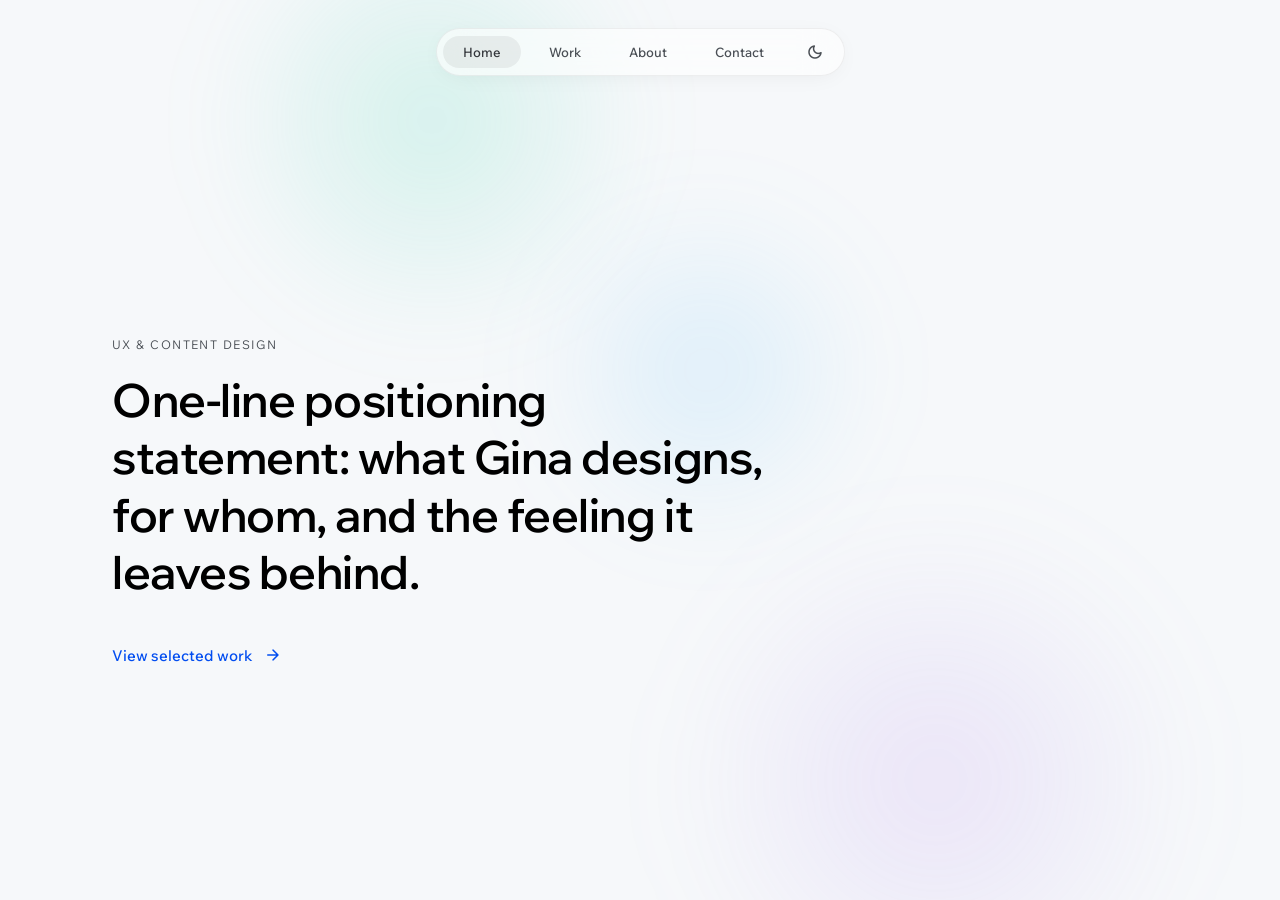
==== index.html @ 2220a303 "Update index.html" ====
<!DOCTYPE html>
<html lang="en">
<head>
<meta charset="utf-8">
<meta name="viewport" content="width=device-width, initial-scale=1">
<title>Gina — UX &amp; Content Design</title><!-- Fallback only; the live tab title comes from CONTENT.siteTitle in the script below. -->
<link rel="stylesheet" href="design-system/design-system.css">
<style>
  /* App-specific translucent helpers (not part of the core token set) */
  :root {
    --pill-bg: rgba(255,255,255,0.6);
    --pill-border: rgba(0,0,0,0.06);
    --pill-shadow: 0 4px 24px -8px rgba(0,0,0,0.08);
    --pill-active-bg: rgba(0,0,0,0.06);
    --glass-bg: rgba(255,255,255,0.6);
    --glass-border: rgba(0,0,0,0.06);
    --glow: rgba(35,146,122,0.2);
    --glow-strong: rgba(2,77,240,0.45);
    --glow-border: rgba(35,146,122,0.3);
    --aurora-mint: rgba(87,217,186,0.22);
    --aurora-lav: rgba(169,123,239,0.16);
    --aurora-azure: rgba(70,184,255,0.15);
  }
  [data-theme="dark"] {
    --pill-bg: rgba(255,255,255,0.06);
    --pill-border: rgba(255,255,255,0.1);
    --pill-shadow: none;
    --pill-active-bg: rgba(255,255,255,0.12);
    --glass-bg: rgba(255,255,255,0.05);
    --glass-border: rgba(255,255,255,0.1);
    --glow: rgba(127,245,218,0.15);
    --glow-strong: rgba(139,173,248,0.55);
    --glow-border: rgba(127,245,218,0.3);
    --aurora-mint: rgba(127,245,218,0.22);
    --aurora-lav: rgba(192,156,255,0.18);
    --aurora-azure: rgba(70,184,255,0.16);
  }

  /* Sunrise/sunset theme change: a staggered cross-fade.
     The background (and borders/shadows) fade FIRST; the text color follows with a
     delay, so instead of both washing through mid-gray at once, the text melts into
     the darkening/lightening background and then re-emerges in its new color.
     Applied ONLY while toggling (the .theming class is added on click and removed
     after the fade), so hover interactions stay snappy the rest of the time. */
  html.theming, html.theming *, html.theming *::before, html.theming *::after {
    transition: background-color 1000ms cubic-bezier(0.45,0.05,0.55,0.95) 0ms,
                background 1000ms cubic-bezier(0.45,0.05,0.55,0.95) 0ms,
                border-color 1000ms cubic-bezier(0.45,0.05,0.55,0.95) 0ms,
                box-shadow 1000ms cubic-bezier(0.45,0.05,0.55,0.95) 0ms,
                color 1000ms cubic-bezier(0.45,0.05,0.55,0.95) 1050ms,
                fill 1000ms cubic-bezier(0.45,0.05,0.55,0.95) 1050ms !important;
  }

  * { box-sizing: border-box; }
  body { margin: 0; font-family: var(--font-family, system-ui); }
  a { color: var(--primary-main); text-decoration: none; }
  a:hover { color: var(--primary-hover); }
  input::placeholder, textarea::placeholder { color: #6A7079; opacity: 1; }
  [data-theme="dark"] input::placeholder, [data-theme="dark"] textarea::placeholder { color: #9CA2A9; }

  .shell { min-height: 100vh; background: var(--background-default); display: flex; flex-direction: column; transition: background 0.4s ease; position: relative; overflow: hidden; }
  .aurora { position: absolute; inset: 0; pointer-events: none; }
  .blob { position: absolute; }

  .nav-wrap { display: flex; justify-content: center; padding: 28px; position: relative; z-index: 2; }
  .nav-pill { display: flex; gap: 8px; align-items: center; background: var(--pill-bg); border: 1px solid var(--pill-border); border-radius: 999px; padding: 6px; backdrop-filter: blur(20px); -webkit-backdrop-filter: blur(20px); box-shadow: var(--pill-shadow); }
  .nav-item { font: var(--fw-medium) 13px var(--font-family); border-radius: 999px; padding: 8px 20px; cursor: pointer; transition: color 0.4s ease, background 0.4s ease, box-shadow 0.6s ease; user-select: none; }
  .nav-item:hover { color: var(--text-primary) !important; box-shadow: 0 0 18px -2px var(--glow); }
  .theme-btn { font-size: 18px; line-height: 1; display: flex; align-items: center; color: var(--text-secondary); border-radius: 999px; padding: 8px 14px; cursor: pointer; transition: color 0.4s ease, box-shadow 0.6s ease; }
  .theme-btn:hover { color: var(--text-primary); box-shadow: 0 0 18px -2px var(--glow); }

  .view { flex: 1; max-width: 1200px; width: 100%; margin: 0 auto; box-sizing: border-box; position: relative; z-index: 1; }
  .view-pad { padding: 32px 56px 80px; }

  .home-view { display: flex; flex-direction: column; justify-content: center; padding: 64px 72px; }
  .eyebrow { font: var(--fw-regular) 12px var(--font-family); color: var(--text-secondary); letter-spacing: 0.12em; text-transform: uppercase; margin-bottom: 20px; }
  .home-headline { font: var(--fw-semibold) 46px/1.25 var(--font-family-headings); color: var(--text-display); letter-spacing: -0.01em; text-wrap: pretty; }
  .home-cta { margin-top: 44px; display: inline-flex; gap: 12px; align-items: center; color: var(--primary-main); cursor: pointer; transition: text-shadow 0.6s ease, gap 0.6s cubic-bezier(0.22,1,0.36,1); }
  .home-cta:hover { gap: 16px; text-shadow: 0 0 16px var(--glow-strong); }

  .section-title { font: var(--fw-semibold) 32px var(--font-family-headings); color: var(--text-display); letter-spacing: -0.005em; }
  .lede { font: 400 15px/1.5 var(--font-family); color: var(--text-secondary); max-width: 560px; text-wrap: pretty; }

  .work-grid { display: grid; grid-template-columns: 1fr 1fr; gap: 32px; }
  .work-card { background: var(--glass-bg); border-radius: var(--radius-12); padding: 24px; cursor: pointer; border: 1px solid var(--glass-border); backdrop-filter: blur(20px); -webkit-backdrop-filter: blur(20px); transition: box-shadow 0.6s ease, border-color 0.6s ease; }
  .work-card:hover { box-shadow: 0 0 0 1px var(--glow-border), 0 8px 40px -8px var(--glow); border-color: var(--glow-border); }
  .work-cover { height: 220px; border-radius: var(--radius-8); background: var(--background-default); border: 1px dashed var(--outline-strong); display: flex; align-items: center; justify-content: center; text-align: center; padding: 16px; font: 400 12px/1.5 var(--font-family); color: var(--text-secondary); }
  .work-title { margin-top: 16px; font: var(--fw-semibold) 18px var(--font-family-headings); color: var(--text-display); }
  .work-line { margin-top: 4px; font: 400 13px/1.5 var(--font-family); color: var(--text-secondary); }

  .case-back { display: inline-flex; gap: 8px; align-items: center; color: var(--text-secondary); cursor: pointer; margin: 8px 0 32px; transition: color 0.4s ease, text-shadow 0.6s ease; }
  .case-back:hover { color: var(--text-primary); text-shadow: 0 0 14px var(--glow); }
  .case-title { font: var(--fw-semibold) 40px/1.2 var(--font-family-headings); color: var(--text-display); letter-spacing: -0.005em; text-wrap: pretty; }
  .case-sub { margin-top: 16px; font: 400 16px/1.6 var(--font-family); color: var(--text-secondary); text-wrap: pretty; }
  .case-hero { margin-top: 40px; height: 420px; border-radius: var(--radius-12); background: var(--surface-default); border: 1px dashed var(--outline-strong); display: flex; align-items: center; justify-content: center; text-align: center; padding: 16px; font: 400 13px/1.5 var(--font-family); color: var(--text-secondary); }
  .case-facts { margin-top: 48px; display: grid; grid-template-columns: repeat(4,1fr); gap: 32px; padding: 32px 0; border-top: 1px solid var(--divider-default); border-bottom: 1px solid var(--divider-default); }
  .fact-label { font: 400 11px var(--font-family); color: var(--text-secondary); letter-spacing: 0.07em; text-transform: uppercase; margin-bottom: 8px; }
  .fact-value { font: 400 14px/1.5 var(--font-family); color: var(--text-primary); }
  .case-body { display: flex; flex-direction: column; gap: 64px; margin-top: 64px; max-width: 680px; }
  .case-h { font: var(--fw-semibold) 24px var(--font-family-headings); color: var(--text-display); margin-bottom: 16px; }
  .case-p { font: 400 15px/1.7 var(--font-family); color: var(--text-primary); }
  .media { border-radius: var(--radius-8); background: var(--surface-default); border: 1px dashed var(--outline-strong); display: flex; align-items: center; justify-content: center; text-align: center; padding: 16px; font: 400 12px/1.5 var(--font-family); color: var(--text-secondary); }

  .about-grid { display: grid; grid-template-columns: 320px 1fr; gap: 64px; margin-top: 24px; }
  .portrait { width: 100%; aspect-ratio: 4/5; border-radius: var(--radius-12); background: var(--surface-default); border: 1px dashed var(--outline-strong); display: flex; align-items: center; justify-content: center; text-align: center; padding: 16px; font: 400 12px/1.5 var(--font-family); color: var(--text-secondary); }
  .caption { font: 400 12px/1.5 var(--font-family); color: var(--text-disabled); }
  .chip { font: var(--fw-medium) 12px var(--font-family); color: var(--neutral-on-container); background: var(--neutral-container); padding: 5px 12px; border-radius: var(--radius-full); }

  .field { display: flex; flex-direction: column; gap: 8px; }
  .field label { font: var(--fw-medium) 13px var(--font-family); color: var(--text-primary); }
  .field input, .field textarea { font: 400 15px var(--font-family); color: var(--text-primary); background: var(--surface-default); border: 1px solid var(--outline-default); border-radius: var(--radius-8); padding: 12px 16px; outline: none; box-shadow: var(--inset-shadow-field); }
  .field textarea { font: 400 15px/1.5 var(--font-family); resize: vertical; }
  .field input:focus, .field textarea:focus { border-color: var(--primary-main); }
  .send-btn { font: var(--fw-medium) var(--type-button-md-font-size) var(--font-family); letter-spacing: 0.025em; color: var(--primary-contrast-text); background: var(--primary-main); border: none; border-radius: var(--radius-full); padding: 12px 28px; cursor: pointer; transition: box-shadow 0.6s ease; }
  .send-btn:hover { box-shadow: 0 0 32px -4px var(--glow-strong); }
  .contact-actions { display: flex; flex-wrap: wrap; gap: 16px; align-items: center; }
  .linkedin-btn { display: inline-flex; align-items: center; gap: 8px; font: var(--fw-medium) var(--type-button-md-font-size) var(--font-family); letter-spacing: 0.025em; color: var(--text-primary); background: var(--glass-bg); border: 1px solid var(--glass-border); border-radius: var(--radius-full); padding: 11px 24px; cursor: pointer; backdrop-filter: blur(20px); -webkit-backdrop-filter: blur(20px); transition: box-shadow 0.6s ease, border-color 0.6s ease; }
  .linkedin-btn:hover { color: var(--text-primary); box-shadow: 0 0 24px -6px var(--glow); border-color: var(--glow-border); }
  .linkedin-btn svg { display: block; }

  @media (max-width: 720px) {
    .home-view { padding: 48px 28px; }
    .view-pad { padding: 24px 28px 64px; }
    .home-headline { font-size: 34px; }
    .case-title { font-size: 30px; }
    .work-grid { grid-template-columns: 1fr; }
    .case-facts { grid-template-columns: 1fr 1fr; gap: 24px; }
    .about-grid { grid-template-columns: 1fr; gap: 32px; }
  }
</style>
</head>
<body>
<div id="app"></div>

<script>
(function () {
  "use strict";

  // ═══════════════════════════════════════════════════════════════════════
  //  ✏️  YOUR WEBSITE CONTENT — this is the only block you edit to change words
  // ───────────────────────────────────────────────────────────────────────
  //  • Change the text inside the "quotes".
  //  • Keep the quotes, colons, and commas exactly where they are.
  //  • To add/remove a project, skill, fact, or case-study section: copy an
  //    existing entry (with its trailing comma) and edit it, or delete one.
  //  • You don't need to escape & < > or quotes in the text — that's automatic.
  //  Everything BELOW the "END OF CONTENT" banner is layout/logic — leave it.
  // ═══════════════════════════════════════════════════════════════════════
  var CONTENT = {

    // Text shown in the browser tab
    siteTitle: "Gina — UX & Content Design",

    // ── Top navigation ─────────────────────────────────────────────
    // "label" is what visitors see. Leave "id" alone — it wires to the pages.
    nav: [
      { id: "home",    label: "Home" },
      { id: "work",    label: "Work" },
      { id: "about",   label: "About" },
      { id: "contact", label: "Contact" }
    ],

    // ── HOME page ──────────────────────────────────────────────────
    home: {
      eyebrow:  "UX & Content Design",
      headline: "One-line positioning statement: what Gina designs, for whom, and the feeling it leaves behind.",
      ctaLabel: "View selected work"
    },

    // ── WORK page (the project gallery) ────────────────────────────
    work: {
      title: "Selected work",
      intro: "One-sentence framing for the gallery: what kinds of problems these four case studies cover.",
      // One entry per card. Add or delete an entry to change the number of cards.
      projects: [
        { title: "Project one — title",   meta: "Role · one-line description of the problem", cover: "Cover image — one key screen or artifact" },
        { title: "Project two — title",   meta: "Role · one-line description of the problem", cover: "Cover image — one key screen or artifact" },
        { title: "Project three — title", meta: "Role · one-line description of the problem", cover: "Cover image — one key screen or artifact" },
        { title: "Project four — title",  meta: "Role · one-line description of the problem", cover: "Cover image — one key screen or artifact" }
      ]
    },

    // ── CASE STUDY page (opens when a project card is clicked) ──────
    // One template serves every project. The heading is the clicked project's
    // "title" (above) with "titleSuffix" appended.
    caseStudy: {
      titleSuffix: " — full case study title, framed as the challenge",
      subtitle:    'Subtitle: one sentence stating the outcome of the project — the "so what" up front.',
      backLabel:   "All work",
      hero:        "Hero image — the final product in context, full width",
      // The four facts in the row under the hero image.
      facts: [
        { label: "Role",     value: "Your role on the project" },
        { label: "Timeline", value: "Duration and year" },
        { label: "Team",     value: "Who you worked with" },
        { label: "Platform", value: "Web, mobile, etc." }
      ],
      // Body sections, in order. "media" holds the caption(s) for grey image
      // placeholders: [] = none, one caption = one wide box, two = a side-by-side pair.
      sections: [
        { heading: "The problem",
          body: "Paragraph describing the user and business problem — evidence it was worth solving, who was affected, what was at stake.",
          media: [] },
        { heading: "Approach",
          body: "Paragraph on process: research done, constraints, how UX and content design worked together, key decisions and trade-offs.",
          media: ["Process artifact — sketches, journey map, or content model", "Iteration — before/after or wireframe-to-final"] },
        { heading: "The solution",
          body: "Paragraph walking through what shipped — the key screens or flows, and the content decisions that made them work.",
          media: ["Solution imagery — final screens, annotated if helpful"] },
        { heading: "Outcome",
          body: "Paragraph on results: metrics moved, qualitative feedback, what was learned, what came next.",
          media: [] }
      ]
    },

    // ── ABOUT page ─────────────────────────────────────────────────
    about: {
      title:           "About",
      portrait:        "Portrait photo — natural light, unposed",
      portraitCaption: "Portrait photo coming soon – until then, let me introduce you to badass 80s design icon Susan Kare.",
      // Each string is one paragraph.
      paragraphs: [
        "I help teams bring order into chaos. By asking the right questions, providing data and design direction, I make sure we build products that work.",
        "In my current role, I collaborate with 7 product designers to support 10+ product teams as a Senior Content Designer. My job is to build bridges – between the business and its users, different teams, hierarchy levels, disciplines, products and features.",
        "My design philosophy is to create non-distracting digital experiences that just flow. I’m passionate about building technology with care, enabling its users to live better, simpler lives offline."
      ],
      skillsHeading: "Practice",
      skills: ["UX research", "Content governance", "Information architecture", "UX writing", "Systems thinking", "Stakeholder management", "Growth design"],
      toolsHeading: "Tools",
      tools: ["Figma", "Claude", "GitHub", "Jira", "Kameleoon", "Google Analytics", "Clarity"]
    },

    // ── CONTACT page ───────────────────────────────────────────────
    contact: {
      title:        "Contact",
      intro:        "One warm sentence inviting a conversation — projects, collaborations, or just to say hello.",
      ctaLabel:     "Email me",
      linkedinLabel:"Message me on",   // followed by the inline LinkedIn logo
      linkedinUrl:  "https://www.linkedin.com/in/gina-kliche-4a885896/"
    }
  };
  // ═══════════════════════════════════════════════════════════════════════
  //  ⛔  END OF CONTENT — everything below is layout & logic. No edits needed.
  // ═══════════════════════════════════════════════════════════════════════

  // ── State ─────────────────────────────────────────────────────────────
  var state = { page: "home", theme: "light", caseIdx: 0 };

  // Contact address, assembled at runtime so it isn't in the raw HTML for scrapers.
  var MAIL_USER = ["gini", "kay", "studio"].join("");
  var MAIL_DOMAIN = ["gmail", "com"].join(".");
  function contactAddress() { return MAIL_USER + String.fromCharCode(64) + MAIL_DOMAIN; }

  // Inline LinkedIn brand mark (replaces the word "LinkedIn" in the button).
  var LINKEDIN_LOGO =
    '<svg width="20" height="20" viewBox="0 0 24 24" aria-hidden="true" focusable="false">' +
      '<rect width="24" height="24" rx="4" fill="#0A66C2"></rect>' +
      '<path fill="#fff" d="M4.34 8.9h2.62V19H4.34V8.9zM5.65 4.2a1.52 1.52 0 110 3.04 1.52 1.52 0 010-3.04zM9.06 8.9h2.51v1.38h.04c.35-.66 1.2-1.36 2.48-1.36 2.65 0 3.14 1.74 3.14 4.01V19h-2.62v-4.98c0-1.19-.02-2.72-1.66-2.72-1.66 0-1.91 1.3-1.91 2.64V19H9.06V8.9z"></path>' +
    '</svg>';

  // ── Aurora blob geometry, per page (ported from blobsFor) ──────────────
  function blobsFor(page) {
    var mint = "var(--aurora-mint)";
    var lav = "var(--aurora-lav)";
    var azure = "var(--aurora-azure)";
    var d = { top: "auto", left: "auto", right: "auto", bottom: "auto" };
    function mk(o) { return Object.assign({}, d, o); }
    var configs = {
      home: [
        mk({ top: "-120px", left: "15%", w: "480px", h: "480px", r: "50%", color: mint, blur: "40px", anim: "auroraA 18s ease-in-out infinite" }),
        mk({ bottom: "-160px", right: "5%", w: "560px", h: "560px", r: "50%", color: lav, blur: "50px", anim: "auroraB 24s ease-in-out infinite" }),
        mk({ top: "20%", right: "30%", w: "380px", h: "380px", r: "50%", color: azure, blur: "45px", anim: "auroraA 30s ease-in-out infinite reverse" })
      ],
      work: [
        mk({ bottom: "-220px", left: "-10%", w: "900px", h: "420px", r: "50%", color: mint, blur: "60px", anim: "auroraB 26s ease-in-out infinite" }),
        mk({ top: "8%", right: "-140px", w: "360px", h: "540px", r: "48% 52% 55% 45%", color: lav, blur: "50px", anim: "auroraA 22s ease-in-out infinite reverse" })
      ],
      about: [
        mk({ top: "-100px", left: "-160px", w: "420px", h: "680px", r: "50%", color: azure, blur: "55px", anim: "auroraA 28s ease-in-out infinite" }),
        mk({ bottom: "-140px", left: "45%", w: "540px", h: "380px", r: "60% 40% 55% 45%", color: mint, blur: "55px", anim: "auroraB 32s ease-in-out infinite reverse" })
      ],
      contact: [
        mk({ top: "-240px", left: "32%", w: "640px", h: "640px", r: "45% 55% 50% 50%", color: lav, blur: "60px", anim: "auroraB 30s ease-in-out infinite" }),
        mk({ bottom: "-100px", left: "-90px", w: "300px", h: "300px", r: "50%", color: mint, blur: "45px", anim: "auroraA 20s ease-in-out infinite reverse" })
      ],
      case: [
        mk({ top: "-180px", right: "-150px", w: "520px", h: "520px", r: "55% 45% 50% 50%", color: azure, blur: "55px", anim: "auroraA 26s ease-in-out infinite reverse" }),
        mk({ top: "55%", left: "-180px", w: "380px", h: "380px", r: "50%", color: lav, blur: "50px", anim: "auroraB 32s ease-in-out infinite" })
      ]
    };
    return configs[page] || configs.home;
  }

  // ── Helpers ────────────────────────────────────────────────────────────
  function esc(s) {
    return String(s).replace(/[&<>"']/g, function (c) {
      return { "&": "&amp;", "<": "&lt;", ">": "&gt;", '"': "&quot;", "'": "&#39;" }[c];
    });
  }

  function auroraHTML(page) {
    return blobsFor(page).map(function (b) {
      return '<div class="blob" style="top:' + b.top + ';left:' + b.left + ';right:' + b.right +
        ';bottom:' + b.bottom + ';width:' + b.w + ';height:' + b.h + ';border-radius:' + b.r +
        ';background:radial-gradient(ellipse at center,' + b.color + ',transparent 65%)' +
        ';filter:blur(' + b.blur + ')"></div>';
    }).join("");
  }

  function navHTML() {
    var items = CONTENT.nav.map(function (p) {
      var active = state.page === p.id || (p.id === "work" && state.page === "case");
      var color = active ? "var(--text-primary)" : "var(--text-secondary)";
      var bg = active ? "var(--pill-active-bg)" : "transparent";
      return '<span class="nav-item" data-go="' + p.id + '" style="color:' + color + ';background:' + bg + '">' + esc(p.label) + '</span>';
    }).join("");
    var icon = state.theme === "light" ? "dark_mode" : "light_mode";
    return '<div class="nav-wrap"><div class="nav-pill">' + items +
      '<span class="ds-icon theme-btn" data-toggle-theme="1">' + icon + '</span></div></div>';
  }

  // ── Views ────────────────────────────────────────────────────────────
  function homeHTML() {
    var c = CONTENT.home;
    return '<div class="view home-view"><div style="max-width:680px">' +
      '<div class="eyebrow">' + esc(c.eyebrow) + '</div>' +
      '<div class="home-headline">' + esc(c.headline) + '</div>' +
      '<div class="home-cta" data-go="work">' +
        '<span style="font:var(--fw-medium) 15px var(--font-family)">' + esc(c.ctaLabel) + '</span>' +
        '<span class="ds-icon" style="font-size:18px">arrow_forward</span>' +
      '</div>' +
      '</div></div>';
  }

  function workHTML() {
    var w = CONTENT.work;
    var cards = w.projects.map(function (p, i) {
      return '<div class="work-card" data-open="' + i + '">' +
        '<div class="work-cover">' + esc(p.cover) + '</div>' +
        '<div class="work-title">' + esc(p.title) + '</div>' +
        '<div class="work-line">' + esc(p.meta) + '</div>' +
      '</div>';
    }).join("");
    return '<div class="view view-pad">' +
      '<div class="section-title" style="margin:24px 0 8px">' + esc(w.title) + '</div>' +
      '<div class="lede" style="margin-bottom:48px">' + esc(w.intro) + '</div>' +
      '<div class="work-grid">' + cards + '</div>' +
    '</div>';
  }

  function caseHTML() {
    var cs = CONTENT.caseStudy;
    var proj = CONTENT.work.projects[state.caseIdx] || CONTENT.work.projects[0];
    var facts = cs.facts.map(function (f) {
      return '<div><div class="fact-label">' + esc(f.label) + '</div><div class="fact-value">' + esc(f.value) + '</div></div>';
    }).join("");
    var sections = cs.sections.map(function (s) {
      var media = "";
      var m = s.media || [];
      if (m.length === 1) {
        media = '<div class="media" style="margin-top:24px;height:360px">' + esc(m[0]) + '</div>';
      } else if (m.length >= 2) {
        media = '<div style="margin-top:24px;display:grid;grid-template-columns:1fr 1fr;gap:16px">' +
          m.map(function (cap) { return '<div class="media" style="height:220px">' + esc(cap) + '</div>'; }).join("") +
        '</div>';
      }
      return '<div><div class="case-h">' + esc(s.heading) + '</div><div class="case-p">' + esc(s.body) + '</div>' + media + '</div>';
    }).join("");
    var title = esc(proj.title) + esc(cs.titleSuffix);
    return '<div class="view view-pad">' +
      '<div class="case-back" data-go="work">' +
        '<span class="ds-icon" style="font-size:16px">arrow_back</span>' +
        '<span style="font:var(--fw-medium) 13px var(--font-family)">' + esc(cs.backLabel) + '</span>' +
      '</div>' +
      '<div style="max-width:680px">' +
        '<div class="case-title">' + title + '</div>' +
        '<div class="case-sub">' + esc(cs.subtitle) + '</div>' +
      '</div>' +
      '<div class="case-hero">' + esc(cs.hero) + '</div>' +
      '<div class="case-facts">' + facts + '</div>' +
      '<div class="case-body">' + sections + '</div>' +
    '</div>';
  }

  function aboutHTML() {
    var a = CONTENT.about;
    var paras = a.paragraphs.map(function (p) { return '<div>' + esc(p) + '</div>'; }).join("");
    var chips = a.skills.map(function (s) { return '<span class="chip">' + esc(s) + '</span>'; }).join("");
    var toolChips = a.tools.map(function (s) { return '<span class="chip">' + esc(s) + '</span>'; }).join("");
    return '<div class="view view-pad"><div class="about-grid">' +
      '<div style="display:flex;flex-direction:column;gap:20px">' +
        '<div class="portrait">' + esc(a.portrait) + '</div>' +
        '<div class="caption">' + esc(a.portraitCaption) + '</div>' +
      '</div>' +
      '<div style="max-width:560px">' +
        '<div class="section-title" style="margin-bottom:24px">' + esc(a.title) + '</div>' +
        '<div style="display:flex;flex-direction:column;gap:20px;font:400 15px/1.7 var(--font-family);color:var(--text-primary)">' +
          paras +
        '</div>' +
        '<div style="margin-top:40px;border-top:1px solid var(--divider-default);padding-top:24px">' +
          '<div style="font:400 12px var(--font-family);color:var(--text-secondary);letter-spacing:0.07em;text-transform:uppercase;margin-bottom:16px">' + esc(a.skillsHeading) + '</div>' +
          '<div style="display:flex;flex-wrap:wrap;gap:14px 8px">' + chips + '</div>' +
        '</div>' +
        '<div style="margin-top:40px;border-top:1px solid var(--divider-default);padding-top:24px">' +
          '<div style="font:400 12px var(--font-family);color:var(--text-secondary);letter-spacing:0.07em;text-transform:uppercase;margin-bottom:16px">' + esc(a.toolsHeading) + '</div>' +
          '<div style="display:flex;flex-wrap:wrap;gap:14px 8px">' + toolChips + '</div>' +
        '</div>' +
      '</div>' +
    '</div></div>';
  }

  function contactHTML() {
    var c = CONTENT.contact;
    var body = '<div class="contact-actions">' +
      '<button class="send-btn" data-email="1">' + esc(c.ctaLabel) + '</button>' +
      '<a class="linkedin-btn" href="' + esc(c.linkedinUrl) + '" target="_blank" rel="noopener noreferrer" aria-label="' + esc(c.linkedinLabel) + ' LinkedIn">' +
        esc(c.linkedinLabel) + ' ' + LINKEDIN_LOGO +
      '</a>' +
    '</div>';
    return '<div class="view view-pad"><div style="max-width:520px;margin-top:24px">' +
      '<div class="section-title" style="margin-bottom:8px">' + esc(c.title) + '</div>' +
      '<div style="font:400 15px/1.5 var(--font-family);color:var(--text-secondary);margin-bottom:40px;text-wrap:pretty">' + esc(c.intro) + '</div>' +
      body +
    '</div></div>';
  }

  function currentViewHTML() {
    switch (state.page) {
      case "work": return workHTML();
      case "case": return caseHTML();
      case "about": return aboutHTML();
      case "contact": return contactHTML();
      default: return homeHTML();
    }
  }

  // ── Render ──────────────────────────────────────────────────────────
  function render() {
    var auroraOpacity = state.page === "home" ? 1 : 0.45;
    var app = document.getElementById("app");
    app.innerHTML =
      '<div class="shell">' +
        '<div class="aurora" style="opacity:' + auroraOpacity + '">' + auroraHTML(state.page) + '</div>' +
        navHTML() +
        currentViewHTML() +
      '</div>';
    wire();
  }

  // ── Event wiring (delegated per render) ──────────────────────────────
  function wire() {
    var app = document.getElementById("app");

    app.querySelectorAll("[data-go]").forEach(function (el) {
      el.addEventListener("click", function () { go(el.getAttribute("data-go")); });
    });
    app.querySelectorAll("[data-open]").forEach(function (el) {
      el.addEventListener("click", function () {
        state.caseIdx = parseInt(el.getAttribute("data-open"), 10);
        go("case");
      });
    });
    var themeBtn = app.querySelector("[data-toggle-theme]");
    if (themeBtn) themeBtn.addEventListener("click", toggleTheme);

    var emailBtn = app.querySelector("[data-email]");
    if (emailBtn) emailBtn.addEventListener("click", openEmail);
  }

  // Opens the visitor's email app with a fresh message to the contact address.
  function openEmail() {
    window.location.href = "mailto:" + contactAddress() +
      "?subject=" + encodeURIComponent("Portfolio enquiry");
  }

  // ── Hash routing ─────────────────────────────────────────────────────
  // The URL hash is the source of truth for the current page, so links are
  // shareable, refresh keeps you in place, and the browser Back/Forward
  // buttons move between tabs. Home = no hash; a case study = "#case-<n>".
  var ROUTES = { home: 1, work: 1, about: 1, contact: 1 };

  function pageHash(page) {
    if (page === "home") return "";
    if (page === "case") return "#case-" + state.caseIdx;
    return "#" + page;
  }

  // Read the current hash and render the matching page.
  function applyHash() {
    var h = window.location.hash.replace(/^#/, "");
    var m = h.match(/^case-(\d+)$/);
    if (m && parseInt(m[1], 10) < CONTENT.work.projects.length) {
      state.caseIdx = parseInt(m[1], 10);
      state.page = "case";
    } else if (h && ROUTES[h]) {
      state.page = h;
    } else {
      state.page = "home";
    }
    render();
    window.scrollTo(0, 0);
  }

  function go(page) {
    var target = pageHash(page);
    if (window.location.hash === target) {
      applyHash(); // hash unchanged (e.g. re-click current tab) — render directly
    } else {
      window.location.hash = target; // fires "hashchange" -> applyHash
    }
  }

  window.addEventListener("hashchange", applyHash);

  var themeTimer = null;
  function applyTheme(animate) {
    var root = document.documentElement;
    if (animate) {
      root.classList.add("theming");
      if (themeTimer) window.clearTimeout(themeTimer);
      themeTimer = window.setTimeout(function () { root.classList.remove("theming"); }, 2250);
    }
    root.setAttribute("data-theme", state.theme);
    // The nav pill persists across the toggle, so update its icon in place
    // rather than re-rendering (a re-render would restart the DOM and kill the fade).
    var btn = document.querySelector(".theme-btn");
    if (btn) btn.textContent = state.theme === "light" ? "dark_mode" : "light_mode";
  }

  function toggleTheme() {
    state.theme = state.theme === "light" ? "dark" : "light";
    try { localStorage.setItem("gina-theme", state.theme); } catch (e) {}
    applyTheme(true);
  }

  // ── Init ───────────────────────────────────────────────────────────
  document.title = CONTENT.siteTitle;
  var saved = null;
  try { saved = localStorage.getItem("gina-theme"); } catch (e) {}
  state.theme = saved || "light";
  applyTheme(false); // set the theme with no animation on first load
  applyHash();       // render the page named in the URL hash (or home)
})();
</script>
</body>
</html>
---- design-system/design-system.css ----
/* ============================================================================
   AURORA DESIGN SYSTEM — single entrypoint.
   Import this one file to get the whole system:

       <link rel="stylesheet" href="design-system.css">

   Layers cascade in dependency order: fonts → tokens → components.
   Load order matters (primitives before semantic before components).
   ========================================================================== */

/* 1 — Typefaces (external; swap for self-hosted in one place) */
@import url('./tokens/fonts.css');

/* 2 — Tokens: primitives → semantic → foundations */
@import url('./tokens/primitives.css');
@import url('./tokens/semantic.css');
@import url('./tokens/foundations.css');

/* 3 — Components */
@import url('./components/effects.css');
@import url('./components/base.css');
@import url('./components/icon.css');
@import url('./components/button.css');
@import url('./components/card.css');
@import url('./components/field.css');
@import url('./components/chip.css');
@import url('./components/nav.css');
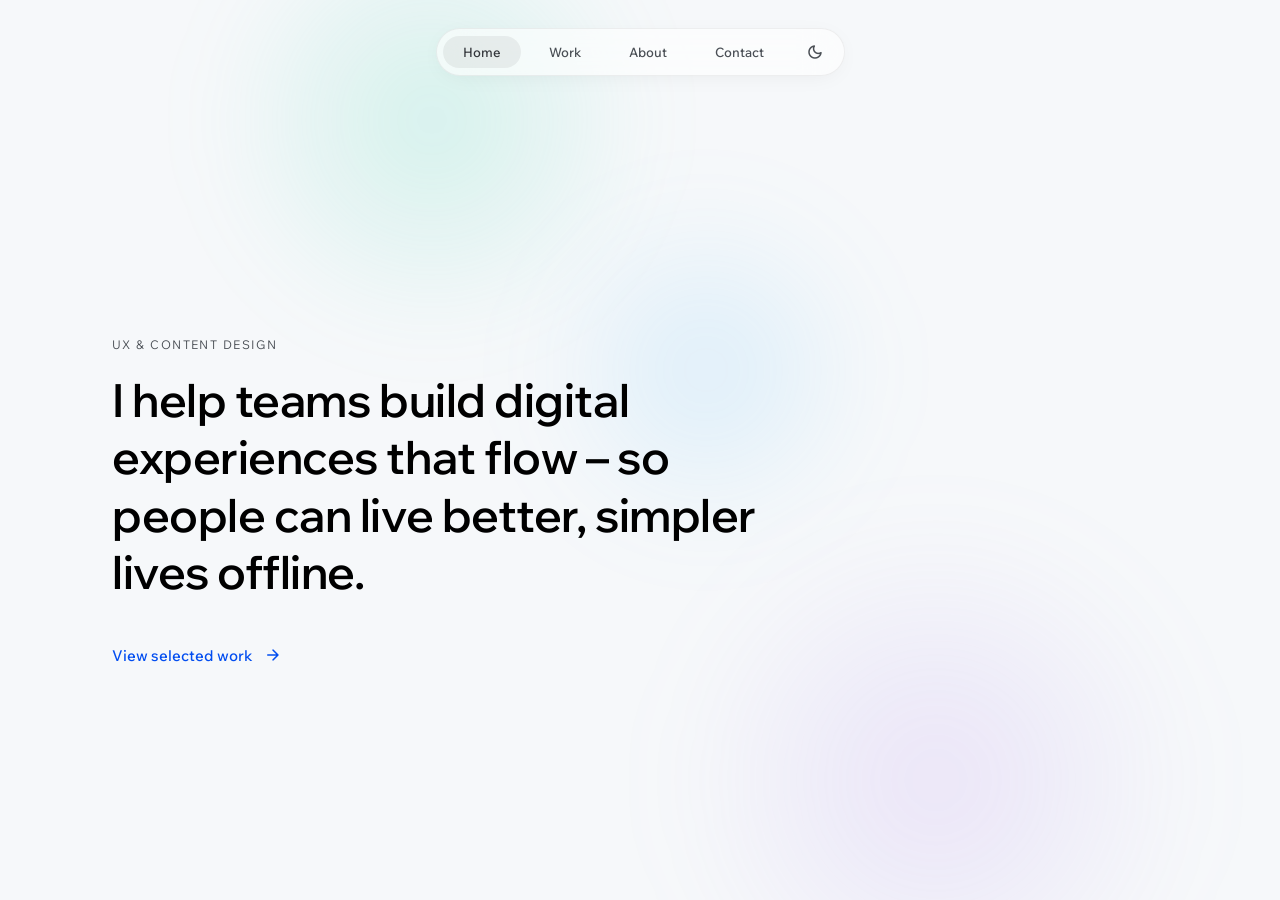
==== commit f0de5e39: "Update index.html" ====
--- a/index.html
+++ b/index.html
@@ -103,6 +103,8 @@
 
   .about-grid { display: grid; grid-template-columns: 320px 1fr; gap: 64px; margin-top: 24px; }
   .portrait { width: 100%; aspect-ratio: 4/5; border-radius: var(--radius-12); background: var(--surface-default); border: 1px dashed var(--outline-strong); display: flex; align-items: center; justify-content: center; text-align: center; padding: 16px; font: 400 12px/1.5 var(--font-family); color: var(--text-secondary); }
+  .portrait.has-img { padding: 0; border: none; overflow: hidden; }
+  .portrait.has-img img { width: 100%; height: 100%; object-fit: cover; object-position: center; display: block; }
   .caption { font: 400 12px/1.5 var(--font-family); color: var(--text-disabled); }
   .chip { font: var(--fw-medium) 12px var(--font-family); color: var(--neutral-on-container); background: var(--neutral-container); padding: 5px 12px; border-radius: var(--radius-full); }
 
@@ -163,7 +165,7 @@
     // ── HOME page ──────────────────────────────────────────────────
     home: {
       eyebrow:  "UX & Content Design",
-      headline: "One-line positioning statement: what Gina designs, for whom, and the feeling it leaves behind.",
+      headline: "I help teams build digital experiences that flow – so people can live better, simpler lives offline.",
       ctaLabel: "View selected work"
     },
 
@@ -217,7 +219,8 @@
     about: {
       title:           "About",
       portrait:        "Portrait photo — natural light, unposed",
-      portraitCaption: "Portrait photo coming soon – until then, let me introduce you to badass 80s design icon Susan Kare.",
+      portraitImage:   "images/about.jpg", // path to the photo; leave "" to show the placeholder box
+      portraitCaption: "Portrait photo coming soon",
       // Each string is one paragraph.
       paragraphs: [
         "I help teams bring order into chaos. By asking the right questions, providing data and design direction, I make sure we build products that work.",
@@ -389,7 +392,9 @@
     var toolChips = a.tools.map(function (s) { return '<span class="chip">' + esc(s) + '</span>'; }).join("");
     return '<div class="view view-pad"><div class="about-grid">' +
       '<div style="display:flex;flex-direction:column;gap:20px">' +
-        '<div class="portrait">' + esc(a.portrait) + '</div>' +
+        (a.portraitImage
+          ? '<div class="portrait has-img"><img src="' + esc(a.portraitImage) + '" alt="' + esc(a.portrait) + '"></div>'
+          : '<div class="portrait">' + esc(a.portrait) + '</div>') +
         '<div class="caption">' + esc(a.portraitCaption) + '</div>' +
       '</div>' +
       '<div style="max-width:560px">' +
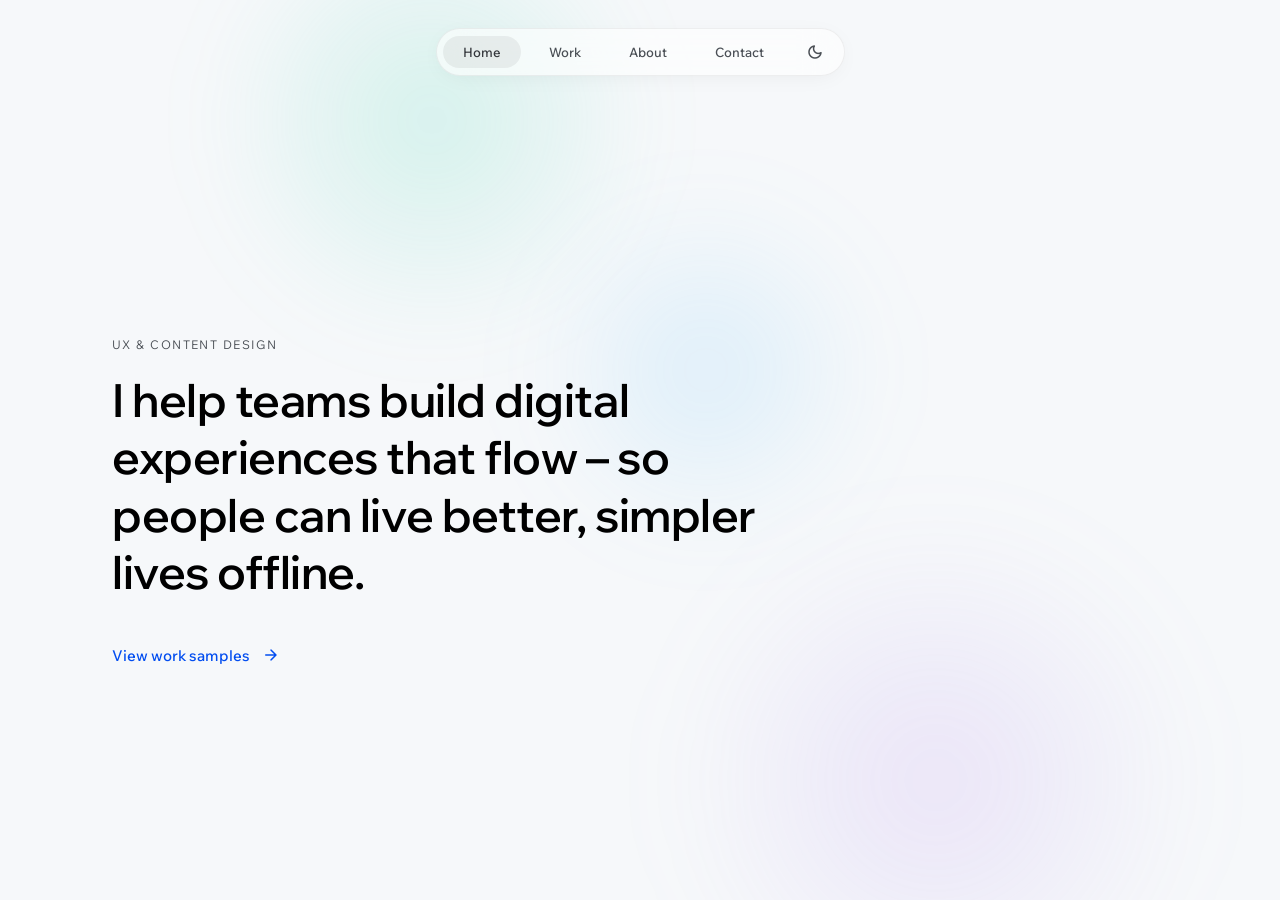
==== commit 4b9e2d75: "Update index.html" ====
--- a/index.html
+++ b/index.html
@@ -166,13 +166,13 @@
     home: {
       eyebrow:  "UX & Content Design",
       headline: "I help teams build digital experiences that flow – so people can live better, simpler lives offline.",
-      ctaLabel: "View selected work"
+      ctaLabel: "View work samples"
     },
 
     // ── WORK page (the project gallery) ────────────────────────────
     work: {
-      title: "Selected work",
-      intro: "One-sentence framing for the gallery: what kinds of problems these four case studies cover.",
+      title: "Work samples",
+      intro: "Check out these case studies to get an idea of my approach to content design projects.",
       // One entry per card. Add or delete an entry to change the number of cards.
       projects: [
         { title: "Project one — title",   meta: "Role · one-line description of the problem", cover: "Cover image — one key screen or artifact" },
@@ -236,7 +236,7 @@
     // ── CONTACT page ───────────────────────────────────────────────
     contact: {
       title:        "Contact",
-      intro:        "One warm sentence inviting a conversation — projects, collaborations, or just to say hello.",
+      intro:        "Want to work with me, have a question or just want to say 'hello'?",
       ctaLabel:     "Email me",
       linkedinLabel:"Message me on",   // followed by the inline LinkedIn logo
       linkedinUrl:  "https://www.linkedin.com/in/gina-kliche-4a885896/"
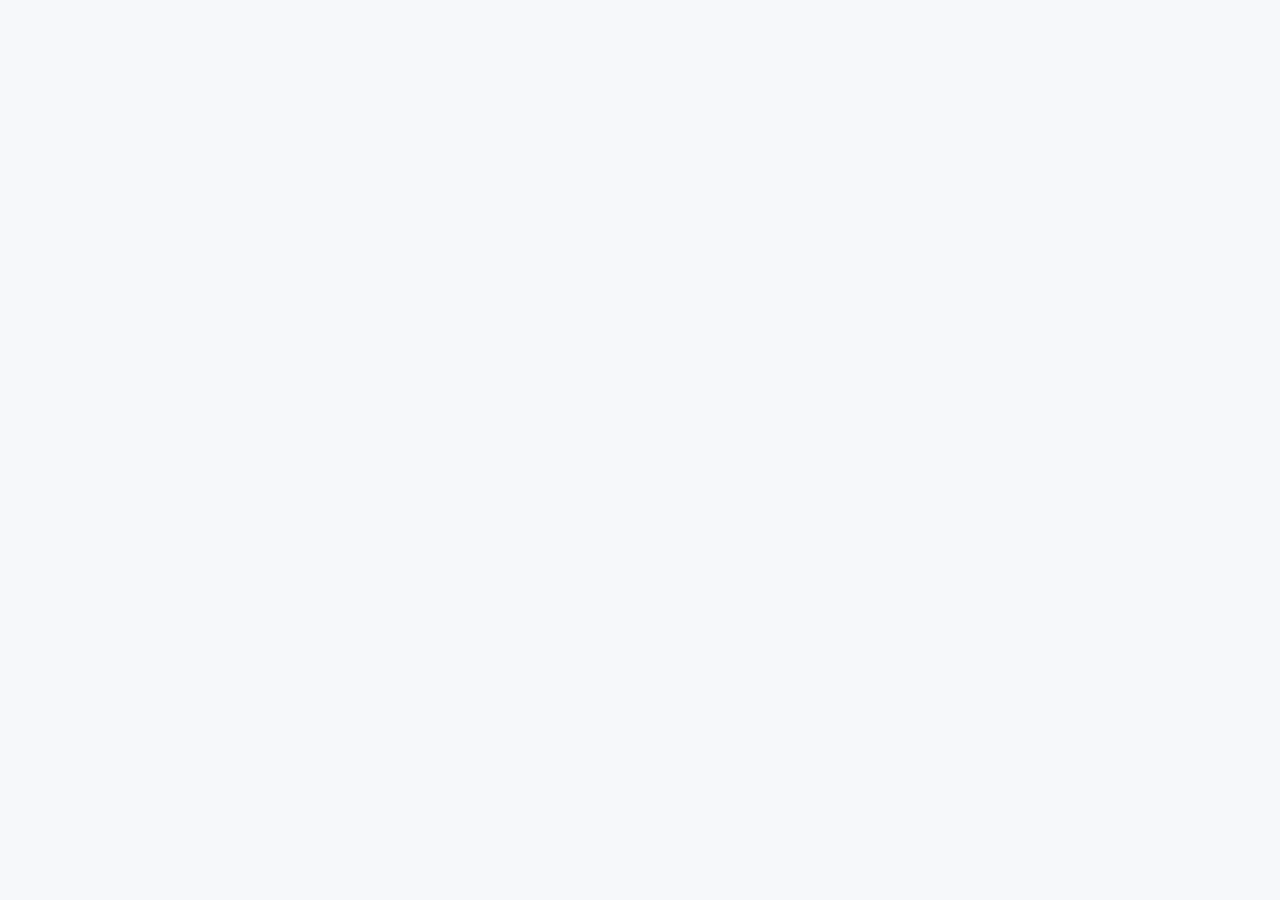
==== commit 892c1440: "Update index.html updated work samples page" ====
--- a/index.html
+++ b/index.html
@@ -175,10 +175,11 @@
       intro: "Check out these case studies to get an idea of my approach to content design projects.",
       // One entry per card. Add or delete an entry to change the number of cards.
       projects: [
-        { title: "Project one — title",   meta: "Role · one-line description of the problem", cover: "Cover image — one key screen or artifact" },
-        { title: "Project two — title",   meta: "Role · one-line description of the problem", cover: "Cover image — one key screen or artifact" },
-        { title: "Project three — title", meta: "Role · one-line description of the problem", cover: "Cover image — one key screen or artifact" },
-        { title: "Project four — title",  meta: "Role · one-line description of the problem", cover: "Cover image — one key screen or artifact" }
+        { title: "Project one — b2c account & app",   meta: "Role · one-line description of the problem", cover: "Cover image — one key screen or artifact" },
+        { title: "Project two — b2b freemium membership",   meta: "Role · one-line description of the problem", cover: "Cover image — one key screen or artifact" },
+        { title: "Project three — new website build (iTech)", meta: "Role · one-line description of the problem", cover: "Cover image — one key screen or artifact" },
+        { title: "Project four — ad-hoc UX support (small changes)",  meta: "Role · one-line description of the problem", cover: "Cover image — one key screen or artifact" }
+        { title: "Project five — content & design system",  meta: "Role · one-line description of the problem", cover: "Cover image — one key screen or artifact" }
       ]
     },
 
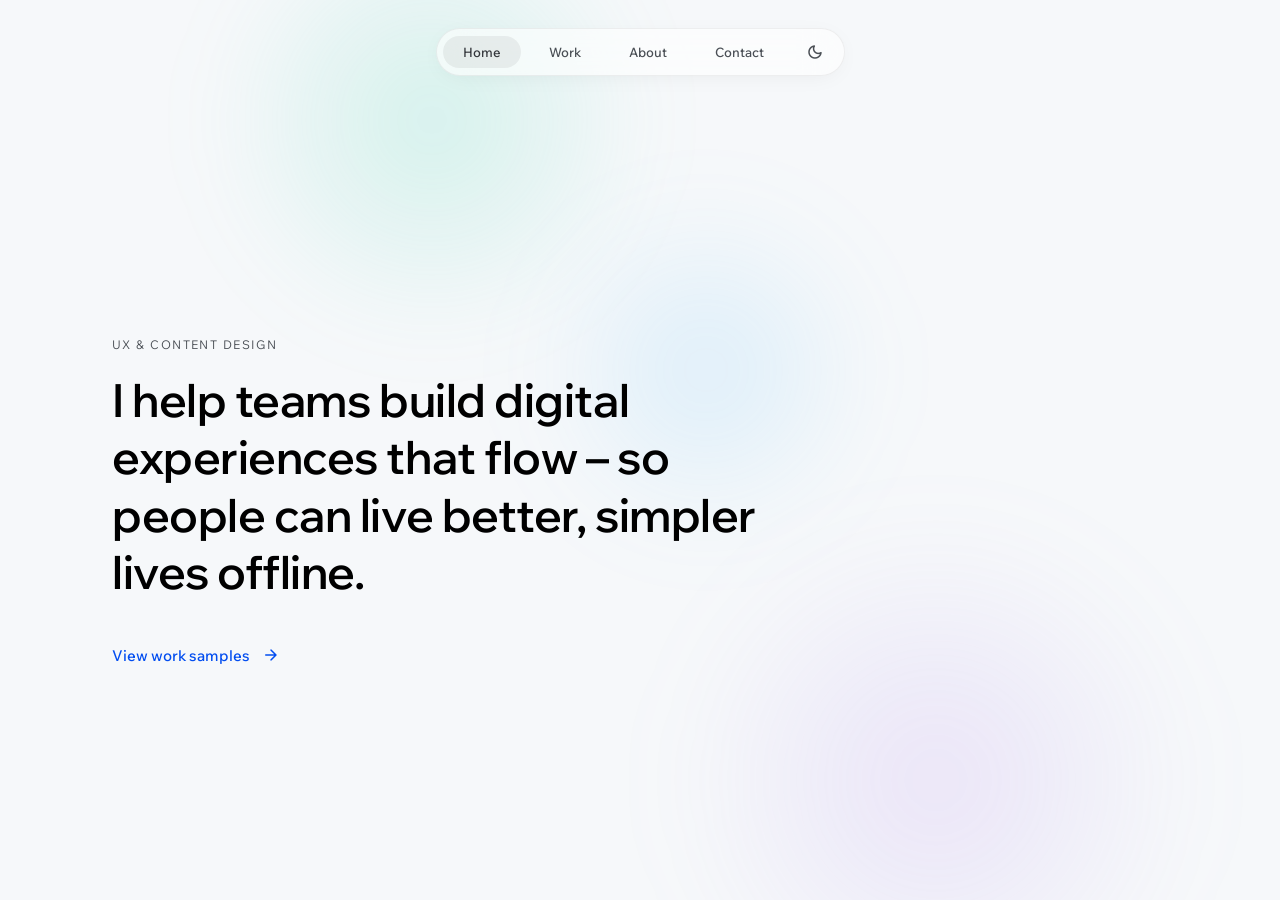
==== commit 4689e373: "Give each project its own case-study page Restructure work.projects so every entry carries its own n" ====
--- a/index.html
+++ b/index.html
@@ -169,50 +169,180 @@
       ctaLabel: "View work samples"
     },
 
-    // ── WORK page (the project gallery) ────────────────────────────
+    // ── WORK page (the project gallery) + CASE STUDIES ─────────────
+    // Each entry in "projects" is BOTH a card in the gallery AND its own
+    // case-study page. Clicking a card opens that project's "caseStudy" block.
+    // To add or remove a project, copy or delete a whole { ... } entry.
     work: {
-      title: "Work samples",
-      intro: "Check out these case studies to get an idea of my approach to content design projects.",
-      // One entry per card. Add or delete an entry to change the number of cards.
+      title:     "Work samples",
+      intro:     "Check out these case studies to get an idea of my approach to content design projects.",
+      backLabel: "All work",   // the "back" link shown on every case-study page
+
       projects: [
-        { title: "Project one — b2c account & app",   meta: "Role · one-line description of the problem", cover: "Cover image — one key screen or artifact" },
-        { title: "Project two — b2b freemium membership",   meta: "Role · one-line description of the problem", cover: "Cover image — one key screen or artifact" },
-        { title: "Project three — new website build (iTech)", meta: "Role · one-line description of the problem", cover: "Cover image — one key screen or artifact" },
-        { title: "Project four — ad-hoc UX support (small changes)",  meta: "Role · one-line description of the problem", cover: "Cover image — one key screen or artifact" }
-        { title: "Project five — content & design system",  meta: "Role · one-line description of the problem", cover: "Cover image — one key screen or artifact" }
-      ]
-    },
-
-    // ── CASE STUDY page (opens when a project card is clicked) ──────
-    // One template serves every project. The heading is the clicked project's
-    // "title" (above) with "titleSuffix" appended.
-    caseStudy: {
-      titleSuffix: " — full case study title, framed as the challenge",
-      subtitle:    'Subtitle: one sentence stating the outcome of the project — the "so what" up front.',
-      backLabel:   "All work",
-      hero:        "Hero image — the final product in context, full width",
-      // The four facts in the row under the hero image.
-      facts: [
-        { label: "Role",     value: "Your role on the project" },
-        { label: "Timeline", value: "Duration and year" },
-        { label: "Team",     value: "Who you worked with" },
-        { label: "Platform", value: "Web, mobile, etc." }
-      ],
-      // Body sections, in order. "media" holds the caption(s) for grey image
-      // placeholders: [] = none, one caption = one wide box, two = a side-by-side pair.
-      sections: [
-        { heading: "The problem",
-          body: "Paragraph describing the user and business problem — evidence it was worth solving, who was affected, what was at stake.",
-          media: [] },
-        { heading: "Approach",
-          body: "Paragraph on process: research done, constraints, how UX and content design worked together, key decisions and trade-offs.",
-          media: ["Process artifact — sketches, journey map, or content model", "Iteration — before/after or wireframe-to-final"] },
-        { heading: "The solution",
-          body: "Paragraph walking through what shipped — the key screens or flows, and the content decisions that made them work.",
-          media: ["Solution imagery — final screens, annotated if helpful"] },
-        { heading: "Outcome",
-          body: "Paragraph on results: metrics moved, qualitative feedback, what was learned, what came next.",
-          media: [] }
+
+        // ── PROJECT 1 ──────────────────────────────────────────────
+        {
+          // Gallery card
+          title: "Project one — b2c account & app",
+          meta:  "Role · one-line description of the problem",
+          cover: "Cover image — one key screen or artifact",
+          // Case-study page (opens when this card is clicked)
+          caseStudy: {
+            titleSuffix: " — full case study title, framed as the challenge",
+            subtitle:    'Subtitle: one sentence stating the outcome — the "so what" up front.',
+            hero:        "Hero image — the final product in context, full width",
+            facts: [
+              { label: "Role",     value: "Your role on the project" },
+              { label: "Timeline", value: "Duration and year" },
+              { label: "Team",     value: "Who you worked with" },
+              { label: "Platform", value: "Web, mobile, etc." }
+            ],
+            // "media": [] = no image, one caption = one wide box, two = side-by-side pair.
+            sections: [
+              { heading: "The problem",
+                body: "Paragraph describing the user and business problem — evidence it was worth solving, who was affected, what was at stake.",
+                media: [] },
+              { heading: "Approach",
+                body: "Paragraph on process: research done, constraints, how UX and content design worked together, key decisions and trade-offs.",
+                media: ["Process artifact — sketches, journey map, or content model", "Iteration — before/after or wireframe-to-final"] },
+              { heading: "The solution",
+                body: "Paragraph walking through what shipped — the key screens or flows, and the content decisions that made them work.",
+                media: ["Solution imagery — final screens, annotated if helpful"] },
+              { heading: "Outcome",
+                body: "Paragraph on results: metrics moved, qualitative feedback, what was learned, what came next.",
+                media: [] }
+            ]
+          }
+        },
+
+        // ── PROJECT 2 ──────────────────────────────────────────────
+        {
+          title: "Project two — b2b freemium membership",
+          meta:  "Role · one-line description of the problem",
+          cover: "Cover image — one key screen or artifact",
+          caseStudy: {
+            titleSuffix: " — full case study title, framed as the challenge",
+            subtitle:    'Subtitle: one sentence stating the outcome — the "so what" up front.',
+            hero:        "Hero image — the final product in context, full width",
+            facts: [
+              { label: "Role",     value: "Your role on the project" },
+              { label: "Timeline", value: "Duration and year" },
+              { label: "Team",     value: "Who you worked with" },
+              { label: "Platform", value: "Web, mobile, etc." }
+            ],
+            sections: [
+              { heading: "The problem",
+                body: "Paragraph describing the user and business problem — evidence it was worth solving, who was affected, what was at stake.",
+                media: [] },
+              { heading: "Approach",
+                body: "Paragraph on process: research done, constraints, how UX and content design worked together, key decisions and trade-offs.",
+                media: ["Process artifact — sketches, journey map, or content model", "Iteration — before/after or wireframe-to-final"] },
+              { heading: "The solution",
+                body: "Paragraph walking through what shipped — the key screens or flows, and the content decisions that made them work.",
+                media: ["Solution imagery — final screens, annotated if helpful"] },
+              { heading: "Outcome",
+                body: "Paragraph on results: metrics moved, qualitative feedback, what was learned, what came next.",
+                media: [] }
+            ]
+          }
+        },
+
+        // ── PROJECT 3 ──────────────────────────────────────────────
+        {
+          title: "Project three — new website build (iTech)",
+          meta:  "Role · one-line description of the problem",
+          cover: "Cover image — one key screen or artifact",
+          caseStudy: {
+            titleSuffix: " — full case study title, framed as the challenge",
+            subtitle:    'Subtitle: one sentence stating the outcome — the "so what" up front.',
+            hero:        "Hero image — the final product in context, full width",
+            facts: [
+              { label: "Role",     value: "Your role on the project" },
+              { label: "Timeline", value: "Duration and year" },
+              { label: "Team",     value: "Who you worked with" },
+              { label: "Platform", value: "Web, mobile, etc." }
+            ],
+            sections: [
+              { heading: "The problem",
+                body: "Paragraph describing the user and business problem — evidence it was worth solving, who was affected, what was at stake.",
+                media: [] },
+              { heading: "Approach",
+                body: "Paragraph on process: research done, constraints, how UX and content design worked together, key decisions and trade-offs.",
+                media: ["Process artifact — sketches, journey map, or content model", "Iteration — before/after or wireframe-to-final"] },
+              { heading: "The solution",
+                body: "Paragraph walking through what shipped — the key screens or flows, and the content decisions that made them work.",
+                media: ["Solution imagery — final screens, annotated if helpful"] },
+              { heading: "Outcome",
+                body: "Paragraph on results: metrics moved, qualitative feedback, what was learned, what came next.",
+                media: [] }
+            ]
+          }
+        },
+
+        // ── PROJECT 4 ──────────────────────────────────────────────
+        {
+          title: "Project four — ad-hoc UX support (small changes)",
+          meta:  "Role · one-line description of the problem",
+          cover: "Cover image — one key screen or artifact",
+          caseStudy: {
+            titleSuffix: " — full case study title, framed as the challenge",
+            subtitle:    'Subtitle: one sentence stating the outcome — the "so what" up front.',
+            hero:        "Hero image — the final product in context, full width",
+            facts: [
+              { label: "Role",     value: "Your role on the project" },
+              { label: "Timeline", value: "Duration and year" },
+              { label: "Team",     value: "Who you worked with" },
+              { label: "Platform", value: "Web, mobile, etc." }
+            ],
+            sections: [
+              { heading: "The problem",
+                body: "Paragraph describing the user and business problem — evidence it was worth solving, who was affected, what was at stake.",
+                media: [] },
+              { heading: "Approach",
+                body: "Paragraph on process: research done, constraints, how UX and content design worked together, key decisions and trade-offs.",
+                media: ["Process artifact — sketches, journey map, or content model", "Iteration — before/after or wireframe-to-final"] },
+              { heading: "The solution",
+                body: "Paragraph walking through what shipped — the key screens or flows, and the content decisions that made them work.",
+                media: ["Solution imagery — final screens, annotated if helpful"] },
+              { heading: "Outcome",
+                body: "Paragraph on results: metrics moved, qualitative feedback, what was learned, what came next.",
+                media: [] }
+            ]
+          }
+        },
+
+        // ── PROJECT 5 ──────────────────────────────────────────────
+        {
+          title: "Project five — content & design system",
+          meta:  "Role · one-line description of the problem",
+          cover: "Cover image — one key screen or artifact",
+          caseStudy: {
+            titleSuffix: " — full case study title, framed as the challenge",
+            subtitle:    'Subtitle: one sentence stating the outcome — the "so what" up front.',
+            hero:        "Hero image — the final product in context, full width",
+            facts: [
+              { label: "Role",     value: "Your role on the project" },
+              { label: "Timeline", value: "Duration and year" },
+              { label: "Team",     value: "Who you worked with" },
+              { label: "Platform", value: "Web, mobile, etc." }
+            ],
+            sections: [
+              { heading: "The problem",
+                body: "Paragraph describing the user and business problem — evidence it was worth solving, who was affected, what was at stake.",
+                media: [] },
+              { heading: "Approach",
+                body: "Paragraph on process: research done, constraints, how UX and content design worked together, key decisions and trade-offs.",
+                media: ["Process artifact — sketches, journey map, or content model", "Iteration — before/after or wireframe-to-final"] },
+              { heading: "The solution",
+                body: "Paragraph walking through what shipped — the key screens or flows, and the content decisions that made them work.",
+                media: ["Solution imagery — final screens, annotated if helpful"] },
+              { heading: "Outcome",
+                body: "Paragraph on results: metrics moved, qualitative feedback, what was learned, what came next.",
+                media: [] }
+            ]
+          }
+        }
+
       ]
     },
 
@@ -353,8 +483,8 @@
   }
 
   function caseHTML() {
-    var cs = CONTENT.caseStudy;
     var proj = CONTENT.work.projects[state.caseIdx] || CONTENT.work.projects[0];
+    var cs = proj.caseStudy;
     var facts = cs.facts.map(function (f) {
       return '<div><div class="fact-label">' + esc(f.label) + '</div><div class="fact-value">' + esc(f.value) + '</div></div>';
     }).join("");
@@ -374,7 +504,7 @@
     return '<div class="view view-pad">' +
       '<div class="case-back" data-go="work">' +
         '<span class="ds-icon" style="font-size:16px">arrow_back</span>' +
-        '<span style="font:var(--fw-medium) 13px var(--font-family)">' + esc(cs.backLabel) + '</span>' +
+        '<span style="font:var(--fw-medium) 13px var(--font-family)">' + esc(CONTENT.work.backLabel) + '</span>' +
       '</div>' +
       '<div style="max-width:680px">' +
         '<div class="case-title">' + title + '</div>' +
